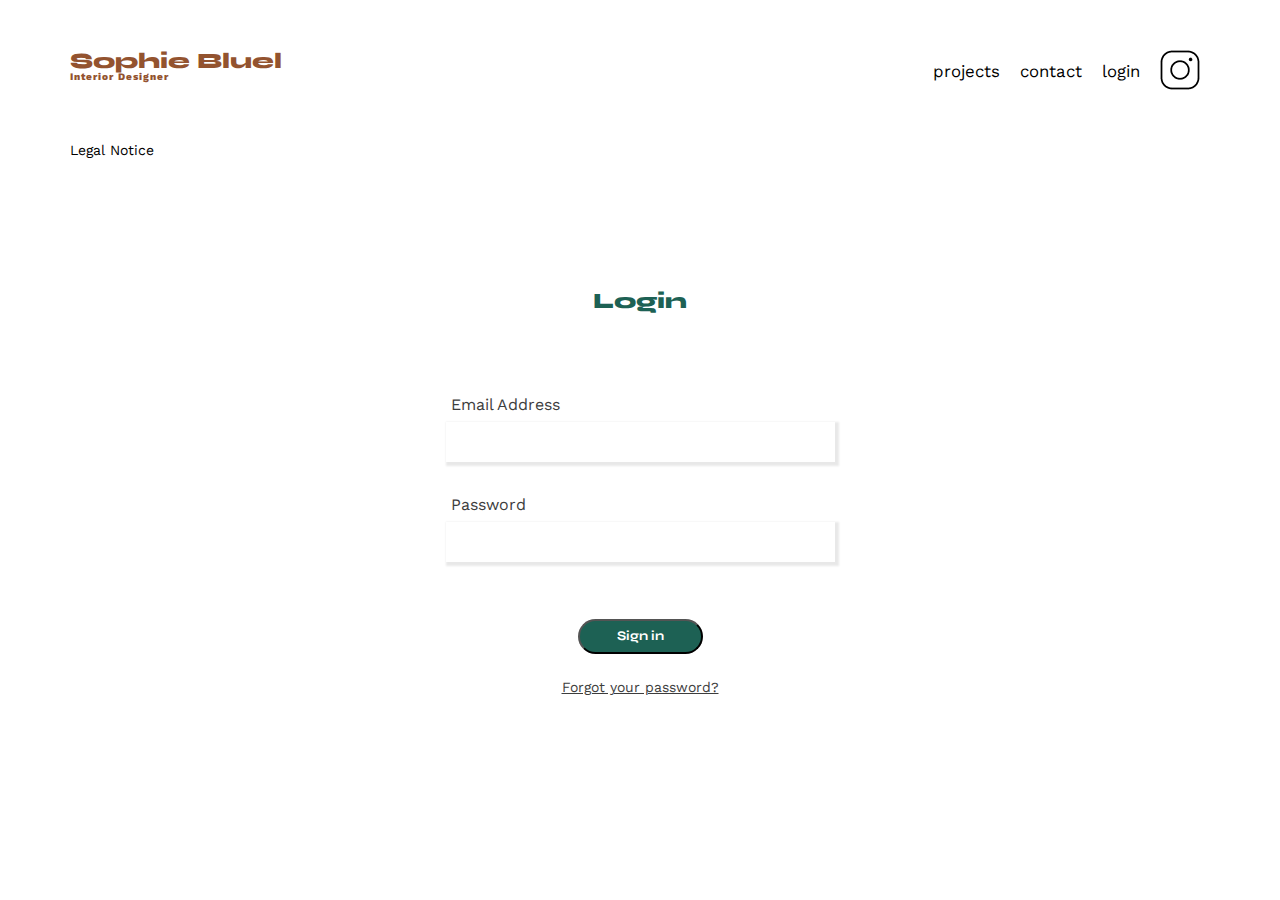
==== FrontEnd/login.html @ 1206289e "first commit" ====
<!DOCTYPE html>
<html lang="fr">

<!-- <head>
    <meta charset="UTF-8">
    <title>login</title>
    <meta name="viewport" content="width=device-width, initial-scale=1.0">
    <link rel="preconnect" href="https://fonts.googleapis.com">
    <link rel="preconnect" href="https://fonts.gstatic.com" crossorigin>
    <link href="https://fonts.googleapis.com/css2?family=Syne:wght@700;800&family=Work+Sans&display=swap"
        rel="stylesheet">
    <meta name="description" content="">
    <link rel="stylesheet" href="./assets/login.css">
</head> -->

<head>
    <meta charset="UTF-8">
    <title>Sophie Bluel - Interior Designer</title>
    <meta name="viewport" content="width=device-width, initial-scale=1.0">
    <link rel="preconnect" href="https://fonts.googleapis.com">
    <link rel="preconnect" href="https://fonts.gstatic.com" crossorigin>
    <link href="https://fonts.googleapis.com/css2?family=Syne:wght@700;800&family=Work+Sans&display=swap"
        rel="stylesheet">
    <meta name="description" content="">
    <link rel="stylesheet" href="./assets/style.css">
</head>
<header>
    <h1>Sophie Bluel <span>Interior Designer</span></h1>
    <nav>
        <ul class="navlink">
            <li>projects</li>
            <li>contact</li>
            <li><a href="login.html">login</a></li>
            <li><img src="./assets/icons/instagram.png" alt="Instagram"></li>
        </ul>
    </nav>
</header>

<body>
    <div class="center">
        <h1 class="login"> Login</h1>
        <form method="post">
            <div class="txt_field">
                <input type="text" required>
                <span> </span>
                <label>Email Address </label>
            </div>

            <div class="txt_field">
                <input type="" required>
                <span> </span>
                <label> Password </label>
            </div>
                   <input type="submit" value="Sign in">
            <div class="users_signup">
                <!-- Don't have an account? <a href="#">SignUp</a> -->
            </div>
            <div class="forgot"> Forgot your password? </div>
            <script src="./js/login.js" type="module" defer></script>
        </form>
    </div>
    <script src="./js/script.js" type="module" defer></script>
</body>

</html>
<footer>
<div class="footer">Legal Notice<div>
</footer>
</html>
---- FrontEnd/assets/login.css ----
body {
    margin: 0;
    padding: 0;
    font-family: 'Lucida Sans', sans-serif;
    background-color: #2691d9;
    height: 100vh;
    overflow: hidden;

}

h1 {
    color: #93532F;

}

/* .login {
    color: #2691d9;
     */
}

form {
    display: flex;
    align-items: center;
}

.center {
    position: absolute;
    top: 50%;
    left: 50%;
    transform: translate(-50%, -40%);
    width: 500px;
    height: 400px;
    background: white;
    border-radius: 2px;
    padding-top: 250px;
}

.center h1 {
    text-align: center;
    padding: 0 0 2 0px 0;
    border-bottom: 1px solid silver;

}

.center form {
    padding: 0 60px;
    box-sizing: border-box;
    padding-top: 250px;
}

position: absolute;
top: 50%;
left: 50%;
transform: translate(-50%, -40%);
width: 500px;
height: 400px;
background: white;
border-radius: 2px;
}

.forgot {
    margin: -5px 0 20px 5px;
    color: #a6a6a6;
    cursor: pointer;
}

.forgot:hover {
    text-decoration: underline;
}

input[type="submit"] {
    width: 100%;
    height: 50px;
    border: 1px solid;
    background-color: #2691d9;
    border-radius: 15px;
    font-size: 16px;
    color: #e9f4fb;
    font-weight: 700;
    cursor: pointer;
    outline: none;
}

input[type="submit"]:hover {
    border-color: #2691d9;
    transition: .5s;
}

form .txt_field {
    position: relative;
    border-bottom: 2px solid #adadad;
    margin: 30px 0;
}

.txt_field input {
    width: 100%;
    padding: 0 5px;
    height: 40px;
    font-size: 16px;
    border: none;
    background: none;
    outline: none;
}

.txt_field label {
    position: absolute;
    top: 50%;
    left: 5px;
    color: #adadad;
    transform: translateY(-50%);
    font-size: 16px;
    pointer-events: none;
    transition: .5s;
}

.txt_field span::before {
    content: '';
    position: absolute;
    top: 40px;
    left: 0;
    width: 100%;
    height: 2px;
    background: #2691d9;
}

.txt_field input:focus~label,
.txt_field input:valid~label {
    top: -5px;
    color: #2691d9;
}

/* .sign_button {
    width: 126px;
    height: 35px;
} */
---- FrontEnd/assets/style.css ----
/* http://meyerweb.com/eric/tools/css/reset/
   v2.0 | 20110126
   License: none (public domain)
*/

html,
body,
div,
span,
applet,
object,
iframe,
h1,
h2,
h3,
h4,
h5,
h6,
p,
blockquote,
pre,
a,
abbr,
acronym,
address,
big,
cite,
code,
del,
dfn,
em,
img,
ins,
kbd,
q,
s,
samp,
small,
strike,
strong,
sub,
sup,
tt,
var,
b,
u,
i,
center,
dl,
dt,
dd,
ol,
ul,
li,
fieldset,
form,
label,
legend,
table,
caption,
tbody,
tfoot,
thead,
tr,
th,
td,
article,
aside,
canvas,
details,
embed,
figure,
figcaption,
footer,
header,
hgroup,
menu,
nav,
output,
ruby,
section,
summary,
time,
mark,
audio,
video {
	margin: 0;
	padding: 0;
	border: 0;
	font-size: 100%;
	font: inherit;
	vertical-align: baseline;
}

/* HTML5 display-role reset for older browsers */
article,
aside,
details,
figcaption,
figure,
footer,
header,
hgroup,
menu,
nav,
section {
	display: block;
}

body {
	line-height: 1;
}

ol,
ul {
	list-style: none;
}

blockquote,
q {
	quotes: none;
}

blockquote:before,
blockquote:after,
q:before,
q:after {
	content: '';
	content: none;
}

table {
	border-collapse: collapse;
	border-spacing: 0;
}

/** end reset css**/
body {
	max-width: 1140px;
	margin: auto;
	font-family: 'Work Sans';
	font-size: 14px;
}

header {
	display: flex;
	justify-content: space-between;
	margin: 50px 0
}

section {
	margin: 50px 0
}

h1 {
	display: flex;
	flex-direction: column;
	font-family: 'Syne';
	font-size: 22px;
	font-weight: 800;
	color: #93532F
}

h1>span {
	font-family: 'Work Sans';
	font-size: 10px;
	letter-spacing: 0.1em;
	;
}

h2 {
	font-family: 'Syne';
	font-weight: 700;
	font-size: 30px;
	color: #1D6154
}

nav ul {
	display: flex;
	align-items: center;
	list-style-type: none;
	text-decoration: none;

}

nav a {
	text-decoration: none;
	color: black;

}

nav li {
	padding: 0 10px;
	font-size: 1.2em;
	text-decoration: none;
}

li:hover {
	color: #B1663C;
}

#introduction {
	display: flex;
	align-items: center;
}

#introduction figure {
	flex: 1
}

#introduction img {
	display: block;
	margin: auto;
	width: 80%;
}

#introduction article {
	flex: 1
}

#introduction h2 {
	margin-bottom: 1em;
}

#introduction p {
	margin-bottom: 0.5em;
}

#portfolio h2 {
	text-align: center;
	margin-bottom: 1em;
}

.filters button {
	border-radius: 45px;
	color: #0E2F28;
	background-color: white;
	border-color: #0E2F28;
	height: 100%;
	width: 100%;

}

.filters {
	display: flex;
	justify-content: center;
	padding-bottom: 30px;
	gap: 20px;
	width: 650px;
	height: 44px;
	margin-left: 175px;
}

.gallery {
	width: 100%;
	display: grid;
	grid-template-columns: 1fr 1fr 1fr;
	grid-column-gap: 20px;
	grid-row-gap: 20px;
}

.gallery img {
	width: 100%;

}

#contact {
	width: 50%;
	margin: auto;
}

#contact>* {
	text-align: center;

}

#contact h2 {
	margin-bottom: 20px;
}

#contact form {
	text-align: left;
	margin-top: 30px;
	display: flex;
	flex-direction: column;
}

#contact input {
	height: 50px;
	font-size: 1.2em;
	border: none;
	box-shadow: 0px 4px 14px rgba(0, 0, 0, 0.09);
}

#contact label {
	margin: 2em 0 1em 0;
}

#contact textarea {
	border: none;
	box-shadow: 0px 4px 14px rgba(0, 0, 0, 0.09);
}

input[type="submit"] {
	font-family: 'Syne';
	font-weight: 700;
	color: white;
	background-color: #1D6154;
	margin: 2em auto;
	width: 125px;
	text-align: center;
	border-radius: 60px;
	height: 35px;
	
}

.footer {
	position: relative;
}

footer nav ul {
	/* position: fixed; */
	display: flex;
	justify-content: flex-end;
	margin: 2em
}


.center {
	position: absolute;
	top: 50%;
	left: 50%;
	transform: translate(-50%, -40%);
	width: 500px;
	height: 400px;
	background: white;
	border-radius: 2px;
}

.center h1 {
	text-align: center;
	padding: 0 0 2 0px 0;

}

.center form {
	padding: 0 60px;
	box-sizing: border-box;
}

form .txt_field {
	position: relative;
	/* border: 2px solid black; */
	box-shadow: 2px 2px 2px 2px #00000017;


	;
	margin: 30px 0;
}

.txt_field input {
	width: 379px;
	padding: 0 5px;
	height: 40px;
	font-size: 16px;
	border: none;
	background: none;
	outline: none;
}

.txt_field label {
	position: absolute;
	top: 50%;
	left: 5px;
	color: #adadad;
	transform: translateY(-50%);
	font-size: 16px;
	pointer-events: none;
	transition: .5s;
	padding-bottom: 75px;
	color: #3D3D3D;
}

.txt_field span::beforef {
	content: '';
	position: absolute;
	top: 40px;
	left: 0;
	width: 100%;
	height: 2px;
	background: #2691d9;
}

.txt_field input:focus~label,
.txt_field input:valid~label {
	top: -5px;
	color: #2691d9;
}

.login {
	color: #1D6154;
	padding-bottom: 80px;

}

form {
	display: flex;
	flex-direction: column;
	align-items: center;
}

.forgot {
	text-decoration: underline;
	color: #3D3D3D;
}

.

/* footer nav ul {
	display: flex;
	justify-content: flex-end;
	margin: 2em
} */

/* .center{
	position: absolute;
	top: 50%;
	left: 50%;
	transform: translate(-50%, -40% );
	width: 500px;
	height: 400px;
	background: white;
	border-radius: 2px;
	}
	.center h1 {
	text-align: center;
	padding: 0 0 2 0px 0;
	
	}
	.center form {
	padding: 0 60px;
	box-sizing: border-box;
	}

	form .txt_field{
		position: relative;
		border-bottom: 2px solid #adadad;
		margin: 30px 0;
		}
		.txt_field input {
		width: 100%;
		padding: 0 5px;
		height: 40px;
		font-size: 16px;
		border: none;
		background: none;
		outline: none;
		}
		.txt_field label{
		position: absolute;
		top: 50%;
		left: 5px;
		color:#adadad;
		transform: translateY(-50%);
		font-size: 16px;
		pointer-events: none;
		transition: .5s;
		}
		.txt_field span::beforef{
		content:'';
		position: absolute;
		top: 40px;
		left:0;
		width: 100%;
		height: 2px;
		background: #2691d9;
		}
		.txt_field input:focus ~ label,
		.txt_field input:valid ~ label{
		top: -5px;
		color: #2691d9;
		}
		

.login {
   color: #1D6154;
    
}

 form {
	display: flex;
	flex-direction: column;
    align-items: center;
} */
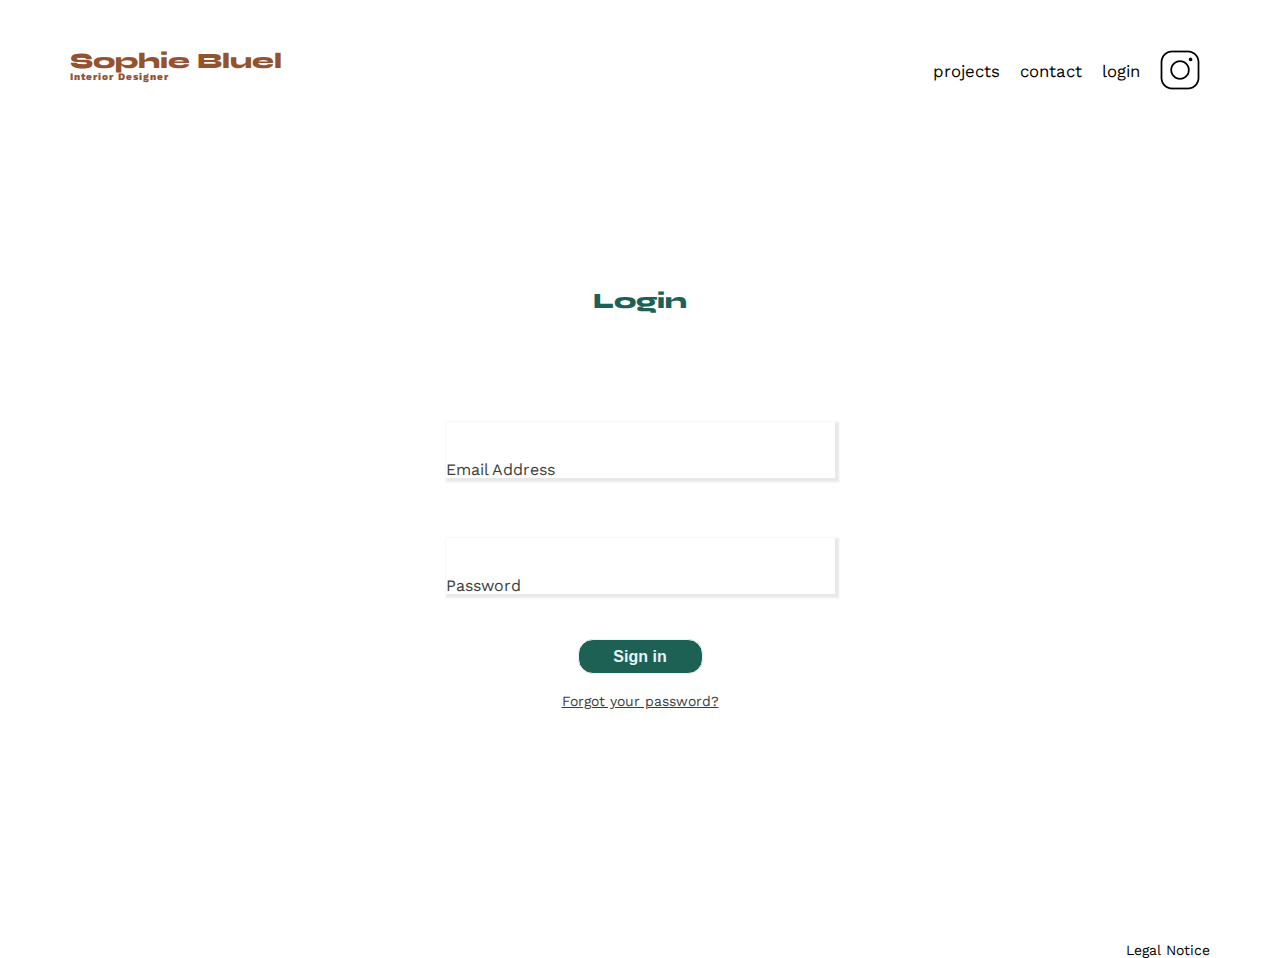
==== commit f5b26a58: "worked on login page" ====
--- a/FrontEnd/login.html
+++ b/FrontEnd/login.html
@@ -22,21 +22,23 @@
     <link href="https://fonts.googleapis.com/css2?family=Syne:wght@700;800&family=Work+Sans&display=swap"
         rel="stylesheet">
     <meta name="description" content="">
-    <link rel="stylesheet" href="./assets/style.css">
+    <link rel="stylesheet" href="./assets/login.css">
 </head>
-<header>
-    <h1>Sophie Bluel <span>Interior Designer</span></h1>
-    <nav>
-        <ul class="navlink">
-            <li>projects</li>
-            <li>contact</li>
-            <li><a href="login.html">login</a></li>
-            <li><img src="./assets/icons/instagram.png" alt="Instagram"></li>
-        </ul>
-    </nav>
-</header>
 
 <body>
+    <header>
+        <h1>Sophie Bluel <span>Interior Designer</span></h1>
+        <nav>
+            <ul class="navlink">
+                <li>projects</li>
+                <li>contact</li>
+                <li><a href="login.html">login</a></li>
+                <li><img src="./assets/icons/instagram.png" alt="Instagram"></li>
+            </ul>
+        </nav>
+    </header>
+
+
     <div class="center">
         <h1 class="login"> Login</h1>
         <form method="post">
@@ -47,23 +49,27 @@
             </div>
 
             <div class="txt_field">
-                <input type="" required>
+                <input type="password" required>
                 <span> </span>
                 <label> Password </label>
             </div>
-                   <input type="submit" value="Sign in">
+            <input type="submit" value="Sign in">
             <div class="users_signup">
-                <!-- Don't have an account? <a href="#">SignUp</a> -->
+
             </div>
             <div class="forgot"> Forgot your password? </div>
-            <script src="./js/login.js" type="module" defer></script>
         </form>
+        <!-- <footer>
+            <div class="footer">Legal Notice</div>
+        </footer> -->
     </div>
-    <script src="./js/script.js" type="module" defer></script>
+    <footer>
+        <div class="footer">Legal Notice</div>
+    </footer>
+
+
+    <script src="./js/login.js" defer></script>
+
 </body>
 
-</html>
-<footer>
-<div class="footer">Legal Notice<div>
-</footer>
 </html>--- a/FrontEnd/assets/login.css
+++ b/FrontEnd/assets/login.css
@@ -1,135 +1,317 @@
+/* http://meyerweb.com/eric/tools/css/reset/
+   v2.0 | 20110126
+   License: none (public domain)
+*/
+
+html,
+body,
+div,
+span,
+applet,
+object,
+iframe,
+h1,
+h2,
+h3,
+h4,
+h5,
+h6,
+p,
+blockquote,
+pre,
+a,
+abbr,
+acronym,
+address,
+big,
+cite,
+code,
+del,
+dfn,
+em,
+img,
+ins,
+kbd,
+q,
+s,
+samp,
+small,
+strike,
+strong,
+sub,
+sup,
+tt,
+var,
+b,
+u,
+i,
+center,
+dl,
+dt,
+dd,
+ol,
+ul,
+li,
+fieldset,
+form,
+label,
+legend,
+table,
+caption,
+tbody,
+tfoot,
+thead,
+tr,
+th,
+td,
+article,
+aside,
+canvas,
+details,
+embed,
+figure,
+figcaption,
+footer,
+header,
+hgroup,
+menu,
+nav,
+output,
+ruby,
+section,
+summary,
+time,
+mark,
+audio,
+video {
+	margin: 0;
+	padding: 0;
+	border: 0;
+	font-size: 100%;
+	font: inherit;
+	vertical-align: baseline;
+}
+
+/* HTML5 display-role reset for older browsers */
+article,
+aside,
+details,
+figcaption,
+figure,
+footer,
+header,
+hgroup,
+menu,
+nav,
+section {
+	display: block;
+}
+
 body {
-    margin: 0;
-    padding: 0;
-    font-family: 'Lucida Sans', sans-serif;
-    background-color: #2691d9;
-    height: 100vh;
-    overflow: hidden;
-
+	line-height: 1;
+}
+
+ol,
+ul {
+	list-style: none;
+}
+
+blockquote,
+q {
+	quotes: none;
+}
+
+blockquote:before,
+blockquote:after,
+q:before,
+q:after {
+	content: '';
+	content: none;
+}
+
+table {
+	border-collapse: collapse;
+	border-spacing: 0;
+}
+
+/** end reset css**/
+body {
+	max-width: 1140px;
+	margin: auto;
+	font-family: 'Work Sans';
+	font-size: 14px;
+}
+
+header {
+	display: flex;
+	justify-content: space-between;
+	margin: 50px 0
+}
+
+section {
+	margin: 50px 0
 }
 
 h1 {
-    color: #93532F;
-
-}
-
-/* .login {
-    color: #2691d9;
-     */
+	display: flex;
+	flex-direction: column;
+	font-family: 'Syne';
+	font-size: 22px;
+	font-weight: 800;
+	color: #93532F
+}
+
+h1>span {
+	font-family: 'Work Sans';
+	font-size: 10px;
+	letter-spacing: 0.1em;
+	;
+}
+
+h2 {
+	font-family: 'Syne';
+	font-weight: 700;
+	font-size: 30px;
+	color: #1D6154
+}
+
+nav ul {
+	display: flex;
+	align-items: center;
+	list-style-type: none;
+	text-decoration: none;
+
+}
+
+nav a {
+	text-decoration: none;
+	color: black;
+
+}
+
+nav li {
+	padding: 0 10px;
+	font-size: 1.2em;
+	text-decoration: none;
+}
+
+li:hover {
+	color: #B1663C;
+}
+.center {
+	position: absolute;
+	top: 50%;
+	left: 50%;
+	transform: translate(-50%, -40%);
+	width: 500px;
+	height: 400px;
+	background: white;
+	border-radius: 2px;
+}
+
+.center h1 {
+	text-align: center;
+	padding: 0 0 2 0px 0;
+
+}
+
+.center form {
+	padding: 0 60px;
+	box-sizing: border-box;
+}
+
+form .txt_field {
+	/* position: relative; */
+	/* border: 2px solid black; */
+	box-shadow: 2px 2px 2px 2px #00000017;
+
+
+	;
+	margin: 30px 0;
+}
+
+.txt_field input {
+	width: 379px;
+	padding: 0 5px;
+	height: 40px;
+	font-size: 16px;
+	border: none;
+	background: none;
+	outline: none;
+}
+
+.txt_field label {
+	/* position: absolute; */
+	top: 50%;
+	left: 5px;
+	color: #adadad;
+	transform: translateY(-50%);
+	font-size: 16px;
+	pointer-events: none;
+	transition: .5s;
+	padding-bottom: 75px;
+	color: #3D3D3D;
+}
+
+.txt_field span::beforef {
+	content: '';
+	/* position: absolute; */
+	top: 40px;
+	left: 0;
+	width: 100%;
+	height: 2px;
+	background: #2691d9;
+}
+
+.txt_field input:focus~label,
+.txt_field input:valid~label {
+	top: -5px;
+	color: #2691d9;
+}
+
+.login {
+	color: #1D6154;
+	padding-bottom: 80px;
+
 }
 
 form {
-    display: flex;
-    align-items: center;
-}
-
-.center {
-    position: absolute;
-    top: 50%;
-    left: 50%;
-    transform: translate(-50%, -40%);
-    width: 500px;
-    height: 400px;
-    background: white;
-    border-radius: 2px;
-    padding-top: 250px;
-}
-
-.center h1 {
-    text-align: center;
-    padding: 0 0 2 0px 0;
-    border-bottom: 1px solid silver;
-
-}
-
-.center form {
-    padding: 0 60px;
-    box-sizing: border-box;
-    padding-top: 250px;
-}
-
-position: absolute;
-top: 50%;
-left: 50%;
-transform: translate(-50%, -40%);
-width: 500px;
-height: 400px;
-background: white;
-border-radius: 2px;
+	display: flex;
+	flex-direction: column;
+	align-items: center;
 }
 
 .forgot {
-    margin: -5px 0 20px 5px;
-    color: #a6a6a6;
-    cursor: pointer;
-}
-
-.forgot:hover {
+	text-decoration: underline;
+	color: #3D3D3D;
+}
+
+.forgot:hover{
     text-decoration: underline;
-}
-
-input[type="submit"] {
-    width: 100%;
-    height: 50px;
+    }
+
+    input[type="submit"]{
+    width: 125px;
+    height: 35px;
     border: 1px solid;
-    background-color: #2691d9;
+    background-color: #1D6154;
     border-radius: 15px;
     font-size: 16px;
     color: #e9f4fb;
     font-weight: 700;
     cursor: pointer;
     outline: none;
-}
-
-input[type="submit"]:hover {
-    border-color: #2691d9;
+    margin-top: 15px;
+    margin-bottom: 20px;
+    }
+
+    input[type="submit"]:hover{
+    /* border-color: #2691d9; */
     transition: .5s;
-}
-
-form .txt_field {
-    position: relative;
-    border-bottom: 2px solid #adadad;
-    margin: 30px 0;
-}
-
-.txt_field input {
-    width: 100%;
-    padding: 0 5px;
-    height: 40px;
-    font-size: 16px;
-    border: none;
-    background: none;
-    outline: none;
-}
-
-.txt_field label {
-    position: absolute;
-    top: 50%;
-    left: 5px;
-    color: #adadad;
-    transform: translateY(-50%);
-    font-size: 16px;
-    pointer-events: none;
-    transition: .5s;
-}
-
-.txt_field span::before {
-    content: '';
-    position: absolute;
-    top: 40px;
-    left: 0;
-    width: 100%;
-    height: 2px;
-    background: #2691d9;
-}
-
-.txt_field input:focus~label,
-.txt_field input:valid~label {
-    top: -5px;
-    color: #2691d9;
-}
-
-/* .sign_button {
-    width: 126px;
-    height: 35px;
-} */+    }
+
+    .footer{
+        display: flex;
+        justify-content: right;
+        margin-top: 850px;
+    }
--- a/FrontEnd/assets/login.css
+++ b/FrontEnd/assets/login.css
@@ -1,135 +1,317 @@
+/* http://meyerweb.com/eric/tools/css/reset/
+   v2.0 | 20110126
+   License: none (public domain)
+*/
+
+html,
+body,
+div,
+span,
+applet,
+object,
+iframe,
+h1,
+h2,
+h3,
+h4,
+h5,
+h6,
+p,
+blockquote,
+pre,
+a,
+abbr,
+acronym,
+address,
+big,
+cite,
+code,
+del,
+dfn,
+em,
+img,
+ins,
+kbd,
+q,
+s,
+samp,
+small,
+strike,
+strong,
+sub,
+sup,
+tt,
+var,
+b,
+u,
+i,
+center,
+dl,
+dt,
+dd,
+ol,
+ul,
+li,
+fieldset,
+form,
+label,
+legend,
+table,
+caption,
+tbody,
+tfoot,
+thead,
+tr,
+th,
+td,
+article,
+aside,
+canvas,
+details,
+embed,
+figure,
+figcaption,
+footer,
+header,
+hgroup,
+menu,
+nav,
+output,
+ruby,
+section,
+summary,
+time,
+mark,
+audio,
+video {
+	margin: 0;
+	padding: 0;
+	border: 0;
+	font-size: 100%;
+	font: inherit;
+	vertical-align: baseline;
+}
+
+/* HTML5 display-role reset for older browsers */
+article,
+aside,
+details,
+figcaption,
+figure,
+footer,
+header,
+hgroup,
+menu,
+nav,
+section {
+	display: block;
+}
+
 body {
-    margin: 0;
-    padding: 0;
-    font-family: 'Lucida Sans', sans-serif;
-    background-color: #2691d9;
-    height: 100vh;
-    overflow: hidden;
-
+	line-height: 1;
+}
+
+ol,
+ul {
+	list-style: none;
+}
+
+blockquote,
+q {
+	quotes: none;
+}
+
+blockquote:before,
+blockquote:after,
+q:before,
+q:after {
+	content: '';
+	content: none;
+}
+
+table {
+	border-collapse: collapse;
+	border-spacing: 0;
+}
+
+/** end reset css**/
+body {
+	max-width: 1140px;
+	margin: auto;
+	font-family: 'Work Sans';
+	font-size: 14px;
+}
+
+header {
+	display: flex;
+	justify-content: space-between;
+	margin: 50px 0
+}
+
+section {
+	margin: 50px 0
 }
 
 h1 {
-    color: #93532F;
-
-}
-
-/* .login {
-    color: #2691d9;
-     */
+	display: flex;
+	flex-direction: column;
+	font-family: 'Syne';
+	font-size: 22px;
+	font-weight: 800;
+	color: #93532F
+}
+
+h1>span {
+	font-family: 'Work Sans';
+	font-size: 10px;
+	letter-spacing: 0.1em;
+	;
+}
+
+h2 {
+	font-family: 'Syne';
+	font-weight: 700;
+	font-size: 30px;
+	color: #1D6154
+}
+
+nav ul {
+	display: flex;
+	align-items: center;
+	list-style-type: none;
+	text-decoration: none;
+
+}
+
+nav a {
+	text-decoration: none;
+	color: black;
+
+}
+
+nav li {
+	padding: 0 10px;
+	font-size: 1.2em;
+	text-decoration: none;
+}
+
+li:hover {
+	color: #B1663C;
+}
+.center {
+	position: absolute;
+	top: 50%;
+	left: 50%;
+	transform: translate(-50%, -40%);
+	width: 500px;
+	height: 400px;
+	background: white;
+	border-radius: 2px;
+}
+
+.center h1 {
+	text-align: center;
+	padding: 0 0 2 0px 0;
+
+}
+
+.center form {
+	padding: 0 60px;
+	box-sizing: border-box;
+}
+
+form .txt_field {
+	/* position: relative; */
+	/* border: 2px solid black; */
+	box-shadow: 2px 2px 2px 2px #00000017;
+
+
+	;
+	margin: 30px 0;
+}
+
+.txt_field input {
+	width: 379px;
+	padding: 0 5px;
+	height: 40px;
+	font-size: 16px;
+	border: none;
+	background: none;
+	outline: none;
+}
+
+.txt_field label {
+	/* position: absolute; */
+	top: 50%;
+	left: 5px;
+	color: #adadad;
+	transform: translateY(-50%);
+	font-size: 16px;
+	pointer-events: none;
+	transition: .5s;
+	padding-bottom: 75px;
+	color: #3D3D3D;
+}
+
+.txt_field span::beforef {
+	content: '';
+	/* position: absolute; */
+	top: 40px;
+	left: 0;
+	width: 100%;
+	height: 2px;
+	background: #2691d9;
+}
+
+.txt_field input:focus~label,
+.txt_field input:valid~label {
+	top: -5px;
+	color: #2691d9;
+}
+
+.login {
+	color: #1D6154;
+	padding-bottom: 80px;
+
 }
 
 form {
-    display: flex;
-    align-items: center;
-}
-
-.center {
-    position: absolute;
-    top: 50%;
-    left: 50%;
-    transform: translate(-50%, -40%);
-    width: 500px;
-    height: 400px;
-    background: white;
-    border-radius: 2px;
-    padding-top: 250px;
-}
-
-.center h1 {
-    text-align: center;
-    padding: 0 0 2 0px 0;
-    border-bottom: 1px solid silver;
-
-}
-
-.center form {
-    padding: 0 60px;
-    box-sizing: border-box;
-    padding-top: 250px;
-}
-
-position: absolute;
-top: 50%;
-left: 50%;
-transform: translate(-50%, -40%);
-width: 500px;
-height: 400px;
-background: white;
-border-radius: 2px;
+	display: flex;
+	flex-direction: column;
+	align-items: center;
 }
 
 .forgot {
-    margin: -5px 0 20px 5px;
-    color: #a6a6a6;
-    cursor: pointer;
-}
-
-.forgot:hover {
+	text-decoration: underline;
+	color: #3D3D3D;
+}
+
+.forgot:hover{
     text-decoration: underline;
-}
-
-input[type="submit"] {
-    width: 100%;
-    height: 50px;
+    }
+
+    input[type="submit"]{
+    width: 125px;
+    height: 35px;
     border: 1px solid;
-    background-color: #2691d9;
+    background-color: #1D6154;
     border-radius: 15px;
     font-size: 16px;
     color: #e9f4fb;
     font-weight: 700;
     cursor: pointer;
     outline: none;
-}
-
-input[type="submit"]:hover {
-    border-color: #2691d9;
+    margin-top: 15px;
+    margin-bottom: 20px;
+    }
+
+    input[type="submit"]:hover{
+    /* border-color: #2691d9; */
     transition: .5s;
-}
-
-form .txt_field {
-    position: relative;
-    border-bottom: 2px solid #adadad;
-    margin: 30px 0;
-}
-
-.txt_field input {
-    width: 100%;
-    padding: 0 5px;
-    height: 40px;
-    font-size: 16px;
-    border: none;
-    background: none;
-    outline: none;
-}
-
-.txt_field label {
-    position: absolute;
-    top: 50%;
-    left: 5px;
-    color: #adadad;
-    transform: translateY(-50%);
-    font-size: 16px;
-    pointer-events: none;
-    transition: .5s;
-}
-
-.txt_field span::before {
-    content: '';
-    position: absolute;
-    top: 40px;
-    left: 0;
-    width: 100%;
-    height: 2px;
-    background: #2691d9;
-}
-
-.txt_field input:focus~label,
-.txt_field input:valid~label {
-    top: -5px;
-    color: #2691d9;
-}
-
-/* .sign_button {
-    width: 126px;
-    height: 35px;
-} */+    }
+
+    .footer{
+        display: flex;
+        justify-content: right;
+        margin-top: 850px;
+    }
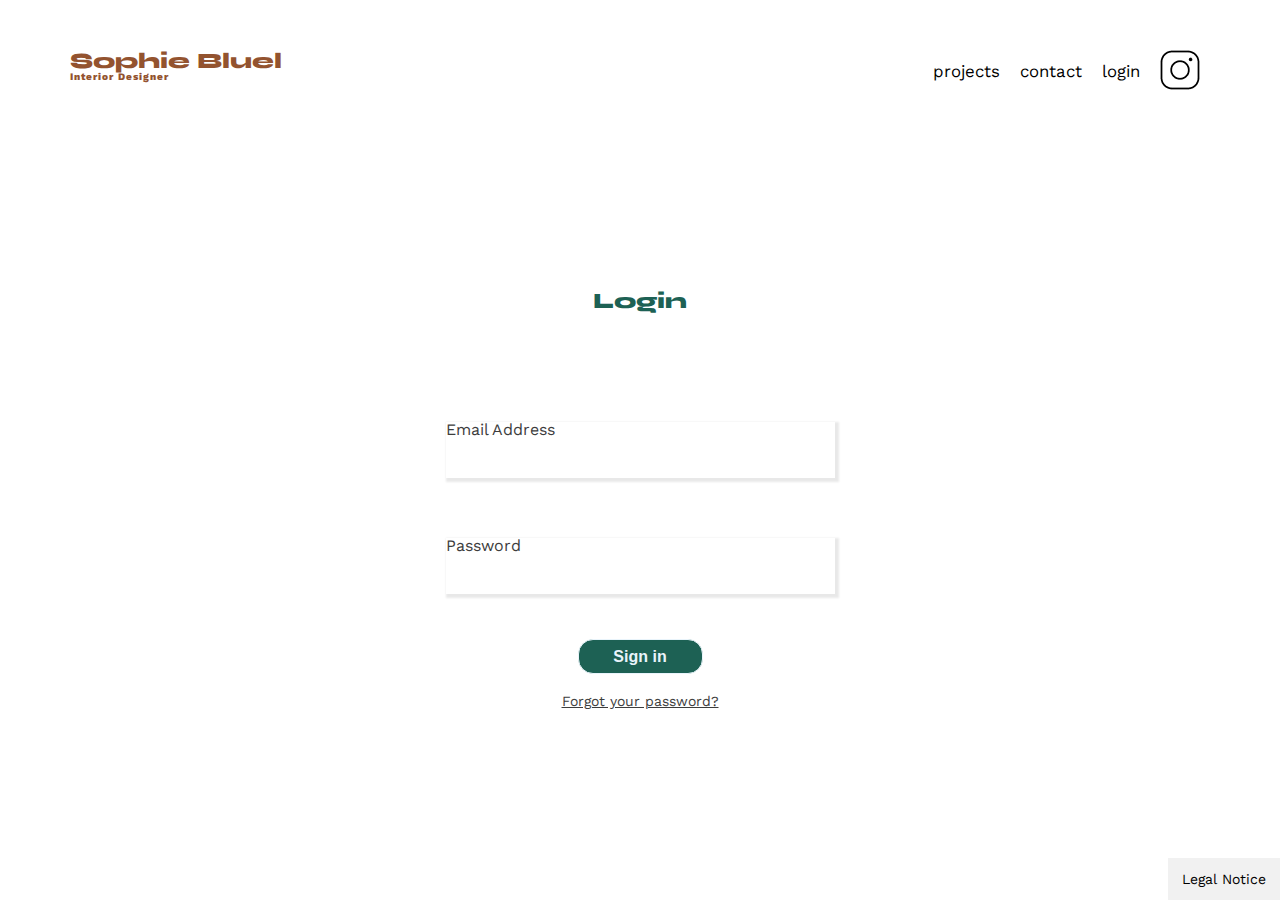
==== commit c67e67d5: "worked on modal" ====
--- a/FrontEnd/login.html
+++ b/FrontEnd/login.html
@@ -1,45 +1,45 @@
 <!DOCTYPE html>
 <html lang="fr">
 
-<!-- <head>
-    <meta charset="UTF-8">
-    <title>login</title>
-    <meta name="viewport" content="width=device-width, initial-scale=1.0">
-    <link rel="preconnect" href="https://fonts.googleapis.com">
-    <link rel="preconnect" href="https://fonts.gstatic.com" crossorigin>
-    <link href="https://fonts.googleapis.com/css2?family=Syne:wght@700;800&family=Work+Sans&display=swap"
-        rel="stylesheet">
-    <meta name="description" content="">
-    <link rel="stylesheet" href="./assets/login.css">
-</head> -->
+<head>
+  <meta charset="UTF-8">
+  <title>login</title>
+  <meta name="viewport" content="width=device-width, initial-scale=1.0">
+  <link rel="preconnect" href="https://fonts.googleapis.com">
+  <link rel="preconnect" href="https://fonts.gstatic.com" crossorigin>
+  <link href="https://fonts.googleapis.com/css2?family=Syne:wght@700;800&family=Work+Sans&display=swap"
+    rel="stylesheet">
+  <meta name="description" content="">
+  <link rel="stylesheet" href="./assets/login.css">
+</head>
 
 <head>
-    <meta charset="UTF-8">
-    <title>Sophie Bluel - Interior Designer</title>
-    <meta name="viewport" content="width=device-width, initial-scale=1.0">
-    <link rel="preconnect" href="https://fonts.googleapis.com">
-    <link rel="preconnect" href="https://fonts.gstatic.com" crossorigin>
-    <link href="https://fonts.googleapis.com/css2?family=Syne:wght@700;800&family=Work+Sans&display=swap"
-        rel="stylesheet">
-    <meta name="description" content="">
-    <link rel="stylesheet" href="./assets/login.css">
+  <meta charset="UTF-8">
+  <title>Sophie Bluel - Interior Designer</title>
+  <meta name="viewport" content="width=device-width, initial-scale=1.0">
+  <link rel="preconnect" href="https://fonts.googleapis.com">
+  <link rel="preconnect" href="https://fonts.gstatic.com" crossorigin>
+  <link href="https://fonts.googleapis.com/css2?family=Syne:wght@700;800&family=Work+Sans&display=swap"
+    rel="stylesheet">
+  <meta name="description" content="">
+  <link rel="stylesheet" href="./assets/login.css">
 </head>
 
 <body>
-    <header>
-        <h1>Sophie Bluel <span>Interior Designer</span></h1>
-        <nav>
-            <ul class="navlink">
-                <li>projects</li>
-                <li>contact</li>
-                <li><a href="login.html">login</a></li>
-                <li><img src="./assets/icons/instagram.png" alt="Instagram"></li>
-            </ul>
-        </nav>
-    </header>
+  <header>
+    <h1>Sophie Bluel <span>Interior Designer</span></h1>
+    <nav>
+      <ul class="navlink">
+        <li>projects</li>
+        <li>contact</li>
+        <li><a href="login.html">login</a></li>
+        <li><img src="./assets/icons/instagram.png" alt="Instagram"></li>
+      </ul>
+    </nav>
+  </header>
 
 
-    <div class="center">
+  <!-- <div class="center">
         <h1 class="login"> Login</h1>
         <form method="post">
             <div class="txt_field">
@@ -58,18 +58,107 @@
 
             </div>
             <div class="forgot"> Forgot your password? </div>
-        </form>
-        <!-- <footer>
-            <div class="footer">Legal Notice</div>
-        </footer> -->
-    </div>
-    <footer>
-        <div class="footer">Legal Notice</div>
-    </footer>
+        </form>  -->
+
+  <div class="center">
+    <h1 class="login">Login</h1>
+    <form method="post">
+      <div class="txt_field">
+        <label for="email">Email Address</label>
+        <input type="text" id="email" required>
+        <span></span>
+      </div>
+
+      <div class="txt_field">
+        <label for="password">Password</label>
+        <input type="password" id="password" required>
+        <span></span>
+      </div>
+      <input id="submit" type="submit" value="Sign in">
+      <div class="forgot">Forgot your password?</div>
+    </form>
+  </div>
+
+ 
+  <footer>
+    <div class="footer">Legal Notice</div>
+  </footer>
+  </div>
 
 
-    <script src="./js/login.js" defer></script>
+  <script src="./js/login.js" defer></script>
 
 </body>
 
-</html>+</html>
+
+<!-- <!DOCTYPE html>
+<html lang="fr">
+<head>
+  <meta charset="UTF-8">
+  <title>Sophie Bluel - Interior Designer</title>
+  <meta name="viewport" content="width=device-width, initial-scale=1.0">
+  <!- Updated meta description for SEO and clarity -->
+<!-- <meta name="description" content="Sophie Bluel, Interior Designer – Login to access projects and contact information."> -->
+<!-- Preconnect for faster font loading -->
+<!-- <link rel="preconnect" href="https://fonts.googleapis.com">
+  <link rel="preconnect" href="https://fonts.gstatic.com" crossorigin> -->
+<!-- Google Fonts -->
+<!-- <link href="https://fonts.googleapis.com/css2?family=Syne:wght@700;800&family=Work+Sans&display=swap" rel="stylesheet">
+  External CSS -->
+<!-- <link rel="stylesheet" href="./assets/login.css">
+</head>
+<body> -->
+<!-- Header Section with Semantic Navigation -->
+<!-- <header>
+    <h1>Sophie Bluel <span>Interior Designer</span></h1>
+    <nav>
+      <ul class="navlink"> -->
+<!-- Converted list items to links for better navigation -->
+<!-- <li><a href="projects.html">Projects</a></li>
+        <li><a href="contact.html">Contact</a></li>
+        <li><a href="login.html" class="active">Login</a></li> -->
+<!-- Wrap icon in a link with target to open Instagram in a new tab -->
+<!-- <li><a href="https://www.instagram.com" target="_blank"><img src="./assets/icons/instagram.png" alt="Instagram"></a></li>
+      </ul>
+    </nav>
+  </header> -->
+
+<!-- Main Content Section -->
+<!-- <main>
+    <div class="center"> -->
+<!-- Changed heading level for better document outline -->
+<!-- <h2 class="login-title">Login</h2> -->
+<!-- Added form action for processing (adjust as needed) -->
+<!-- <form method="post" action="login_process.php"> -->
+<!-- Email Field with proper label association -->
+<!-- <div class="txt_field">
+          <input type="email" id="email" name="email" required>
+          <label for="email">Email Address</label>
+          <span></span>
+        </div> -->
+<!-- Password Field with proper label association -->
+<!-- <div class="txt_field">
+          <input type="password" id="password" name="password" required>
+          <label for="password">Password</label>
+          <span></span>
+        </div>
+        Replaced input type submit with a button for improved accessibility
+        <button type="submit">Sign in</button> -->
+<!-- Forgot Password Link for usability -->
+<!-- <div class="forgot">
+          <a href="forgot_password.html">Forgot your password?</a>
+        </div>
+      </form>
+    </div>
+  </main> -->
+
+<!-- Footer Section -->
+<!-- <footer>
+    <div class="footer">Legal Notice</div>
+  </footer> -->
+
+<!-- JavaScript loaded with defer for non-blocking rendering -->
+<!-- <script src="./js/login.js" defer></script>
+</body>
+</html> -->--- a/FrontEnd/assets/login.css
+++ b/FrontEnd/assets/login.css
@@ -161,7 +161,7 @@
 	color: #93532F
 }
 
-h1>span {
+h1 span {
 	font-family: 'Work Sans';
 	font-size: 10px;
 	letter-spacing: 0.1em;
@@ -198,6 +198,7 @@
 li:hover {
 	color: #B1663C;
 }
+
 .center {
 	position: absolute;
 	top: 50%;
@@ -244,7 +245,7 @@
 	/* position: absolute; */
 	top: 50%;
 	left: 5px;
-	color: #adadad;
+	/* color: #adadad; */
 	transform: translateY(-50%);
 	font-size: 16px;
 	pointer-events: none;
@@ -253,14 +254,14 @@
 	color: #3D3D3D;
 }
 
-.txt_field span::beforef {
+.txt_field span::before {
 	content: '';
 	/* position: absolute; */
 	top: 40px;
 	left: 0;
 	width: 100%;
 	height: 2px;
-	background: #2691d9;
+	background: #1D6154;
 }
 
 .txt_field input:focus~label,
@@ -286,32 +287,51 @@
 	color: #3D3D3D;
 }
 
-.forgot:hover{
-    text-decoration: underline;
-    }
-
-    input[type="submit"]{
-    width: 125px;
-    height: 35px;
-    border: 1px solid;
-    background-color: #1D6154;
-    border-radius: 15px;
-    font-size: 16px;
-    color: #e9f4fb;
-    font-weight: 700;
-    cursor: pointer;
-    outline: none;
-    margin-top: 15px;
-    margin-bottom: 20px;
-    }
-
-    input[type="submit"]:hover{
-    /* border-color: #2691d9; */
-    transition: .5s;
-    }
-
-    .footer{
-        display: flex;
-        justify-content: right;
-        margin-top: 850px;
-    }
+.forgot:hover {
+	text-decoration: underline;
+}
+
+input[type="submit"] {
+	width: 125px;
+	height: 35px;
+	border: 1px solid;
+	background-color: #1D6154;
+	border-radius: 15px;
+	font-size: 16px;
+	color: #e9f4fb;
+	font-weight: 700;
+	cursor: pointer;
+	outline: none;
+	margin-top: 15px;
+	margin-bottom: 20px;
+}
+
+input[type="submit"]:hover {
+	/* border-color: #2691d9; */
+	transition: .5s;
+}
+
+/* .footer {
+	display: flex;
+	justify-content: right;
+	margin-top: 850px;
+} */
+
+
+
+.footer {
+    position: fixed;
+    bottom: 0;
+    right: 0;
+    padding: 1em;
+    background: #f1f1f1;
+    /* Optional: adjust width or text alignment if needed */
+    text-align: right;
+}
+
+.footer_txt {
+text-align: right;
+}
+
+
+	{--- a/FrontEnd/assets/login.css
+++ b/FrontEnd/assets/login.css
@@ -161,7 +161,7 @@
 	color: #93532F
 }
 
-h1>span {
+h1 span {
 	font-family: 'Work Sans';
 	font-size: 10px;
 	letter-spacing: 0.1em;
@@ -198,6 +198,7 @@
 li:hover {
 	color: #B1663C;
 }
+
 .center {
 	position: absolute;
 	top: 50%;
@@ -244,7 +245,7 @@
 	/* position: absolute; */
 	top: 50%;
 	left: 5px;
-	color: #adadad;
+	/* color: #adadad; */
 	transform: translateY(-50%);
 	font-size: 16px;
 	pointer-events: none;
@@ -253,14 +254,14 @@
 	color: #3D3D3D;
 }
 
-.txt_field span::beforef {
+.txt_field span::before {
 	content: '';
 	/* position: absolute; */
 	top: 40px;
 	left: 0;
 	width: 100%;
 	height: 2px;
-	background: #2691d9;
+	background: #1D6154;
 }
 
 .txt_field input:focus~label,
@@ -286,32 +287,51 @@
 	color: #3D3D3D;
 }
 
-.forgot:hover{
-    text-decoration: underline;
-    }
-
-    input[type="submit"]{
-    width: 125px;
-    height: 35px;
-    border: 1px solid;
-    background-color: #1D6154;
-    border-radius: 15px;
-    font-size: 16px;
-    color: #e9f4fb;
-    font-weight: 700;
-    cursor: pointer;
-    outline: none;
-    margin-top: 15px;
-    margin-bottom: 20px;
-    }
-
-    input[type="submit"]:hover{
-    /* border-color: #2691d9; */
-    transition: .5s;
-    }
-
-    .footer{
-        display: flex;
-        justify-content: right;
-        margin-top: 850px;
-    }
+.forgot:hover {
+	text-decoration: underline;
+}
+
+input[type="submit"] {
+	width: 125px;
+	height: 35px;
+	border: 1px solid;
+	background-color: #1D6154;
+	border-radius: 15px;
+	font-size: 16px;
+	color: #e9f4fb;
+	font-weight: 700;
+	cursor: pointer;
+	outline: none;
+	margin-top: 15px;
+	margin-bottom: 20px;
+}
+
+input[type="submit"]:hover {
+	/* border-color: #2691d9; */
+	transition: .5s;
+}
+
+/* .footer {
+	display: flex;
+	justify-content: right;
+	margin-top: 850px;
+} */
+
+
+
+.footer {
+    position: fixed;
+    bottom: 0;
+    right: 0;
+    padding: 1em;
+    background: #f1f1f1;
+    /* Optional: adjust width or text alignment if needed */
+    text-align: right;
+}
+
+.footer_txt {
+text-align: right;
+}
+
+
+	{--- a/FrontEnd/assets/login.css
+++ b/FrontEnd/assets/login.css
@@ -161,7 +161,7 @@
 	color: #93532F
 }
 
-h1>span {
+h1 span {
 	font-family: 'Work Sans';
 	font-size: 10px;
 	letter-spacing: 0.1em;
@@ -198,6 +198,7 @@
 li:hover {
 	color: #B1663C;
 }
+
 .center {
 	position: absolute;
 	top: 50%;
@@ -244,7 +245,7 @@
 	/* position: absolute; */
 	top: 50%;
 	left: 5px;
-	color: #adadad;
+	/* color: #adadad; */
 	transform: translateY(-50%);
 	font-size: 16px;
 	pointer-events: none;
@@ -253,14 +254,14 @@
 	color: #3D3D3D;
 }
 
-.txt_field span::beforef {
+.txt_field span::before {
 	content: '';
 	/* position: absolute; */
 	top: 40px;
 	left: 0;
 	width: 100%;
 	height: 2px;
-	background: #2691d9;
+	background: #1D6154;
 }
 
 .txt_field input:focus~label,
@@ -286,32 +287,51 @@
 	color: #3D3D3D;
 }
 
-.forgot:hover{
-    text-decoration: underline;
-    }
-
-    input[type="submit"]{
-    width: 125px;
-    height: 35px;
-    border: 1px solid;
-    background-color: #1D6154;
-    border-radius: 15px;
-    font-size: 16px;
-    color: #e9f4fb;
-    font-weight: 700;
-    cursor: pointer;
-    outline: none;
-    margin-top: 15px;
-    margin-bottom: 20px;
-    }
-
-    input[type="submit"]:hover{
-    /* border-color: #2691d9; */
-    transition: .5s;
-    }
-
-    .footer{
-        display: flex;
-        justify-content: right;
-        margin-top: 850px;
-    }
+.forgot:hover {
+	text-decoration: underline;
+}
+
+input[type="submit"] {
+	width: 125px;
+	height: 35px;
+	border: 1px solid;
+	background-color: #1D6154;
+	border-radius: 15px;
+	font-size: 16px;
+	color: #e9f4fb;
+	font-weight: 700;
+	cursor: pointer;
+	outline: none;
+	margin-top: 15px;
+	margin-bottom: 20px;
+}
+
+input[type="submit"]:hover {
+	/* border-color: #2691d9; */
+	transition: .5s;
+}
+
+/* .footer {
+	display: flex;
+	justify-content: right;
+	margin-top: 850px;
+} */
+
+
+
+.footer {
+    position: fixed;
+    bottom: 0;
+    right: 0;
+    padding: 1em;
+    background: #f1f1f1;
+    /* Optional: adjust width or text alignment if needed */
+    text-align: right;
+}
+
+.footer_txt {
+text-align: right;
+}
+
+
+	{